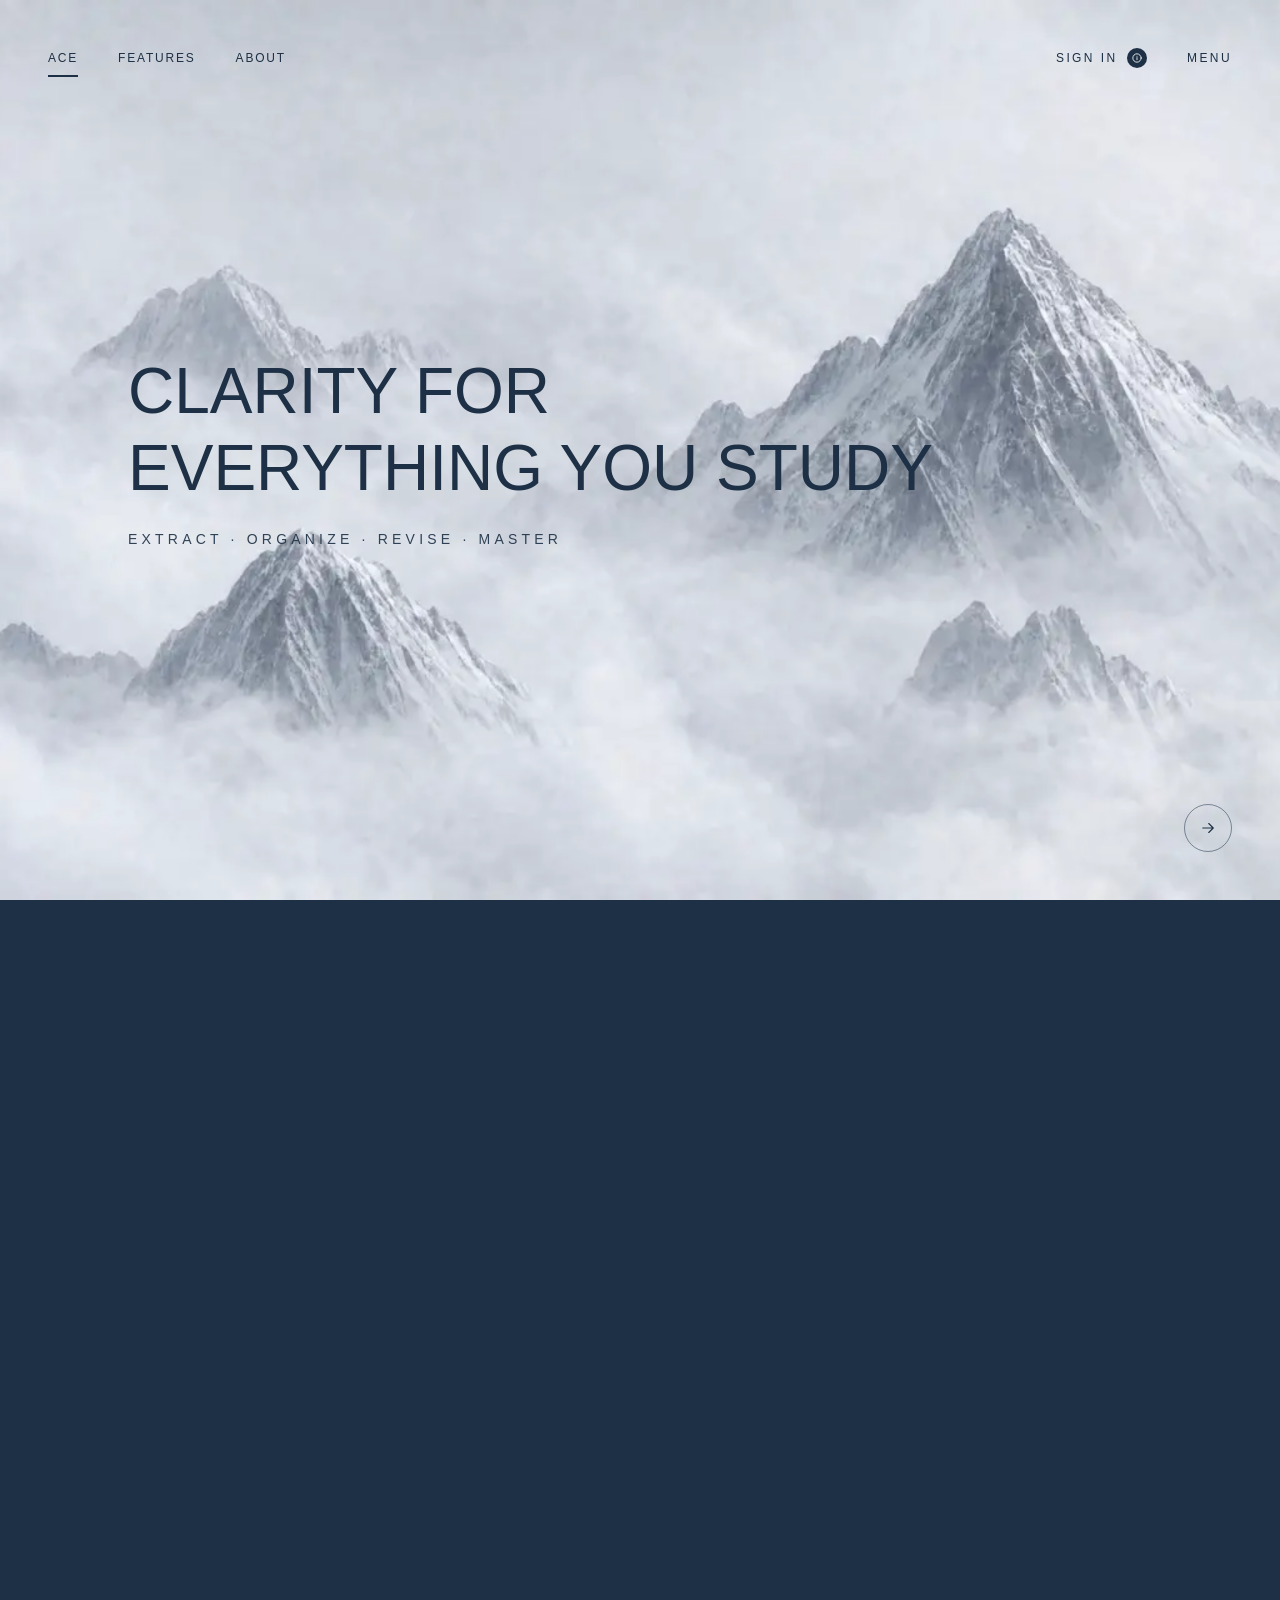
==== index.html @ 717b285c "Initial commit of Ace study app" ====
<!doctype html>
<html lang="en">
<head>
  <meta charset="UTF-8">
  <meta name="viewport" content="width=device-width, initial-scale=1">
<title>Ace — Clarity for Everything You Study</title>
<meta name="description" content="Ace — extract concepts, organize knowledge, and create smarter revision materials from your study notes.">
<meta property="og:title" content="Ace — Clarity for Everything You Study">
<meta property="og:description" content="Ace — extract, organize, revise, and master your study content.">
  <meta property="og:type" content="website">
  <meta name="twitter:card" content="summary_large_image">
  <link href="https://db.onlinewebfonts.com/c/95cecf452d3208890088a5b4c19c7ecf?family=Helvetica+Neue+ME" rel="stylesheet">
  <link rel="stylesheet" href="./cinematic.css">
<script src="./mp4box.all.min.js" defer></script>
<script src="./cinematic.js" defer></script>
</head>
<body>
  <main id="scroll-track" class="scroll-track">
    <div class="scene">
      <video id="background-video" class="background-video" src="https://d8j0ntlcm91z4.cloudfront.net/user_38xzZboKViGWJOttwIXH07lWA1P/hf_20260821_114821_a8ca298f-be2c-4613-a4dd-51b69e16bbde.mp4" muted playsinline preload="auto" aria-hidden="true"></video>
      <canvas id="frame-canvas" class="frame-canvas" width="1920" height="1080" aria-hidden="true"></canvas>
      <div class="scene-content">
<header class="navbar" id="navbar">
  <button class="hamburger" id="menu-open" type="button" aria-label="Open menu" aria-expanded="false" aria-controls="mobile-menu"><span></span><span></span><span></span></button>

  <nav class="desktop-links" aria-label="Main navigation">
    <a class="nav-link active" href="#top">ACE</a>
    <a class="nav-link" href="#partnerships">FEATURES</a>
    <a class="nav-link" href="#future">ABOUT</a>
  </nav>

  <div class="nav-right">
    <a class="news-link" href="login.html">SIGN IN <span class="info-disc"><svg viewBox="0 0 24 24" aria-hidden="true"><circle cx="12" cy="12" r="10"></circle><path d="M12 11v5M12 8h.01"></path></svg></span></a>
    <button class="menu-label" id="menu-label" type="button" aria-label="Open menu">MENU</button>
  </div>
</header>

        <section class="text-section hero" id="top" aria-label="Ace introduction">
          <div class="hero-copy">
            <h1 class="stagger" data-delay="0">CLARITY FOR<br class="desktop-break"> EVERYTHING YOU STUDY</h1>
            <p class="stagger" data-delay="150">EXTRACT · ORGANIZE · REVISE · MASTER</p>
          </div>
          <a href="#partnerships" class="circle-link hero-next stagger" data-delay="300" aria-label="Next section"><svg viewBox="0 0 24 24" aria-hidden="true"><path d="M5 12h14m-6-6 6 6-6 6"></path></svg></a>
        </section>

        <section class="text-section partnerships" id="partnerships" aria-label="Partnerships">
          <h2 class="stagger" data-delay="0">Study content that <span class="strong">organizes with you</span> <span class="soft">across every subject</span></h2>
          <div class="section-controls">
            <a href="#future" class="circle-link down stagger" data-delay="200" aria-label="Next section"><svg viewBox="0 0 24 24" aria-hidden="true"><path d="M12 5v14m-6-6 6 6 6-6"></path></svg></a>
            <div class="dots stagger" data-delay="350" aria-hidden="true"><i></i><i></i><i></i></div>
            <a href="#top" class="circle-link up stagger" data-delay="500" aria-label="Back to top"><svg viewBox="0 0 24 24" aria-hidden="true"><path d="m18 15-6-6-6 6"></path></svg></a>
          </div>
        </section>

        <section class="text-section future" id="future" aria-label="About Ace">
          <div class="future-copy">
            <p class="eyebrow stagger" data-delay="0">Ace | About</p>
            <h2 class="stagger" data-delay="150">Revision that<br>moves with you.</h2>
            <a href="login.html" class="contact-link stagger" data-delay="300"><span>Enter Ace</span><span class="contact-disc"><svg viewBox="0 0 24 24" aria-hidden="true"><path d="M5 12h14m-6-6 6 6-6 6"></path></svg></span></a>
          </div>
        </section>
      </div>
    </div>
  </main>
  <div id="mobile-menu" class="mobile-menu" aria-hidden="true">
    <div class="menu-panel">
      <div class="menu-top"><button id="menu-close" class="close-button" type="button" aria-label="Close menu"><svg viewBox="0 0 24 24" aria-hidden="true"><path d="M18 6 6 18M6 6l12 12"></path></svg></button></div>
<nav class="mobile-links" aria-label="Mobile navigation">
        <a class="selected" href="#top">ACE</a>
        <a href="#partnerships">FEATURES</a>
        <a href="#future">ABOUT</a>
        <a href="login.html">SIGN IN</a>
      </nav>
      <div class="menu-footer"><a href="login.html">SIGN IN</a><a href="#future">ABOUT</a></div>
    </div>
  </div>

  <script>
    const navLinks = document.querySelectorAll(".desktop-links .nav-link");

    navLinks.forEach(link => {
      link.addEventListener("click", () => {
        navLinks.forEach(item => item.classList.remove("active"));
        link.classList.add("active");
      });
    });
  </script>
</body>
</html>
---- cinematic.css ----
:root{--dark:#1D3045;--light:#fff;--ease:cubic-bezier(.16,1,.3,1)}
*{box-sizing:border-box}
html{scroll-behavior:smooth}
body{margin:0;overflow-x:hidden;font-family:'Helvetica Neue ME','Helvetica Neue',Helvetica,Arial,sans-serif;background:var(--dark)}
a{color:inherit;text-decoration:none}button{font:inherit;color:inherit;cursor:pointer}svg{width:100%;height:100%;fill:none;stroke:currentColor;stroke-width:1.5;stroke-linecap:round;stroke-linejoin:round}
.scroll-track{height:500vh;position:relative}.scene{position:sticky;top:0;height:100vh;height:100dvh;width:100%;overflow:hidden;background:#dce5e9}.background-video,.frame-canvas{position:absolute;inset:0;width:100%;height:100%;object-fit:cover}.frame-canvas{opacity:0;transition:opacity .3s}.frame-canvas.live{opacity:1}.scene-content{position:absolute;inset:0;pointer-events:none}
.navbar{position:absolute;z-index:50;top:0;left:0;right:0;display:flex;align-items:center;justify-content:space-between;padding:3rem 3rem 1.5rem;color:var(--dark);pointer-events:auto;transition:color .5s}.navbar.is-light{color:var(--light)}.desktop-links{display:flex;align-items:center;gap:2rem}.nav-link,.news-link,.menu-label{position:relative;font-size:.75rem;font-weight:500;letter-spacing:.15em;white-space:nowrap}.nav-link,.news-link{transition:opacity .25s}.nav-link:hover,.news-link:hover,.menu-label:hover{opacity:.7}.nav-link.active:after{content:"";position:absolute;bottom:-12px;left:0;width:100%;height:2px;background:currentColor}.nav-right{display:flex;gap:2.5rem;align-items:center}.news-link{display:flex;align-items:center;gap:.6rem;letter-spacing:.2em}.info-disc{width:20px;height:20px;border-radius:50%;display:grid;place-items:center;background:currentColor}.info-disc svg{height:10px;width:10px;stroke:var(--light);stroke-width:2}.is-light .info-disc svg{stroke:var(--dark)}.menu-label{border:0;background:none;padding:0;letter-spacing:.2em}.hamburger{display:none;border:0;background:none;padding:8px 0;width:24px;flex-direction:column;gap:5px}.hamburger span{display:block;height:2px;width:24px;background:currentColor}.hamburger span:last-child{width:16px}.nav-link,.nav-right{animation:nav-enter .6s var(--ease) both}.nav-link:nth-child(1){animation-delay:.1s}.nav-link:nth-child(2){animation-delay:.18s}.nav-link:nth-child(3){animation-delay:.26s}.nav-link:nth-child(4){animation-delay:.34s}.nav-link:nth-child(5){animation-delay:.42s}.nav-right{animation-delay:.5s}@keyframes nav-enter{from{opacity:0;transform:translateY(-12px)}to{opacity:1;transform:translateY(0)}}
.text-section{position:absolute;inset:0;opacity:0;transition:opacity .1s ease-out;display:flex;align-items:center;color:var(--dark)}.text-section .stagger{opacity:0;transform:translateY(24px);transition:opacity .8s var(--ease),transform .8s var(--ease);transition-delay:var(--delay,0ms)}.text-section.visible .stagger{opacity:1;transform:translateY(0)}.hero{padding:0 8rem}.hero-copy{max-width:1000px}.hero h1{font-size:clamp(2rem,5vw,5rem);font-weight:300;line-height:1.2;text-transform:uppercase;margin:0}.hero p{font-size:.875rem;font-weight:400;letter-spacing:.3em;text-transform:uppercase;color:rgb(29 48 69 / 90%);margin:1.5rem 0 0}.circle-link{display:grid;place-items:center;border:1px solid rgb(29 48 69 / 50%);border-radius:50%;width:48px;height:48px;flex:none;pointer-events:auto;transition:opacity .3s,transform .3s}.circle-link:hover{opacity:.7}.circle-link svg{width:18px;height:18px}.hero-next{position:absolute;right:3rem;bottom:3rem}.partnerships{justify-content:center;padding:0 2rem}.partnerships h2{max-width:900px;font-weight:200;letter-spacing:.03em;line-height:1.3;text-align:center;text-transform:uppercase;font-size:clamp(1.5rem,4.5vw,4.5rem);margin:0}.partnerships .strong{color:rgb(29 48 69 / 80%)}.partnerships .soft{color:rgb(29 48 69 / 50%)}.section-controls{position:absolute;bottom:4rem;right:3rem;display:flex;flex-direction:column;align-items:center;gap:1rem}.section-controls .down{border-color:rgb(29 48 69 / 40%)}.dots{display:flex;align-items:center;gap:8px;margin-top:1rem;height:8px}.dots i{width:6px;height:6px;background:rgb(29 48 69 / 40%);border-radius:50%}.dots i:first-child{height:8px;width:8px;background:var(--dark)}.section-controls .up{margin-top:.5rem;height:40px;width:40px;border-color:rgb(29 48 69 / 30%);color:rgb(29 48 69 / 80%)}.section-controls .up svg{width:16px;height:16px}.future{justify-content:flex-end;padding:0 8rem;color:var(--light)}.future-copy{width:min(100%,42rem)}.eyebrow{font-size:1.125rem;letter-spacing:.03em;color:rgb(255 255 255 / 60%);margin:0 0 1rem}.future h2{font-size:clamp(2rem,4vw,4rem);font-weight:300;line-height:1.2;letter-spacing:.03em;text-transform:uppercase;margin:0 0 2rem}.contact-link{pointer-events:auto;display:inline-flex;align-items:center;gap:1rem;font-size:.875rem;letter-spacing:.3em;text-transform:uppercase;color:rgb(255 255 255 / 80%)}.contact-disc{width:40px;height:40px;display:grid;place-items:center;flex:none;border-radius:50%;background:var(--light);color:#1f2937;transition:transform .3s}.contact-link:hover .contact-disc{transform:scale(1.1)}.contact-disc svg{width:16px;height:16px}
.mobile-menu{position:fixed;inset:0;z-index:100;background:var(--dark);color:var(--light);opacity:0;visibility:hidden;transition:opacity .5s cubic-bezier(.4,0,.2,1),visibility .5s cubic-bezier(.4,0,.2,1)}.mobile-menu.open{opacity:1;visibility:visible}.menu-panel{height:100%;display:flex;flex-direction:column;transform:translateY(-32px);transition:transform .5s cubic-bezier(.4,0,.2,1)}.mobile-menu.open .menu-panel{transform:translateY(0)}.menu-top{display:flex;justify-content:flex-end;padding:3rem 3rem 0}.close-button{width:40px;height:40px;padding:10px;display:grid;place-items:center;border:1px solid rgb(255 255 255 / 30%);border-radius:50%;background:none;transition:border-color .25s}.close-button:hover{border-color:var(--light)}.close-button svg{width:18px;height:18px}.mobile-links{display:flex;flex:1;flex-direction:column;justify-content:center;padding:0 3rem}.mobile-links a{width:max-content;max-width:100%;padding:.75rem 0;font-size:2rem;font-weight:300;letter-spacing:.03em;text-transform:uppercase;color:rgb(255 255 255 / 60%);opacity:0;transform:translateY(20px);transition:color .3s,opacity .6s var(--ease),transform .6s var(--ease);transition-delay:0s,calc(var(--i) * 60ms),calc(var(--i) * 60ms)}.mobile-menu.open .mobile-links a{opacity:1;transform:translateY(0)}.mobile-links a.selected,.mobile-links a:hover{color:var(--light)}.mobile-links a:nth-child(1){--i:1}.mobile-links a:nth-child(2){--i:2}.mobile-links a:nth-child(3){--i:3}.mobile-links a:nth-child(4){--i:4}.mobile-links a:nth-child(5){--i:5}.menu-footer{display:flex;gap:2rem;padding:0 3rem 2.5rem;font-size:.75rem;letter-spacing:.2em;color:rgb(255 255 255 / 60%)}.menu-footer a:hover{color:var(--light)}
@media(min-width:1280px){.desktop-links{gap:2.5rem}}
@media(max-width:1023px){.navbar{padding:3rem 2rem 1.5rem}.desktop-links{display:none}.hamburger{display:flex}.hero,.future{padding-left:5rem;padding-right:5rem}}
@media(max-width:767px){.navbar{padding:2rem 1.5rem 1.5rem}.hero,.future{padding-left:1.5rem;padding-right:1.5rem}.hero-next,.section-controls{right:1.5rem}.menu-top{padding:2rem 1.5rem 0}.mobile-links{padding:0 2rem}.menu-footer{padding:0 2rem 2.5rem}.desktop-break{display:none}}
@media(max-width:639px){.nav-right{display:none}.hero h1{max-width:520px}.hero p{line-height:1.8;font-size:.75rem}.partnerships{padding:0 1.5rem}.partnerships h2{max-width:520px}.mobile-links a{font-size:1.5rem}.future-copy{max-width:100%}.future h2{font-size:clamp(2rem,8vw,3rem)}.contact-link{font-size:.75rem;letter-spacing:.2em}}
@media(prefers-reduced-motion:reduce){html{scroll-behavior:auto}.nav-link,.nav-right{animation:none}.text-section .stagger,.mobile-links a{transition-duration:.01ms}.frame-canvas{transition:none}}
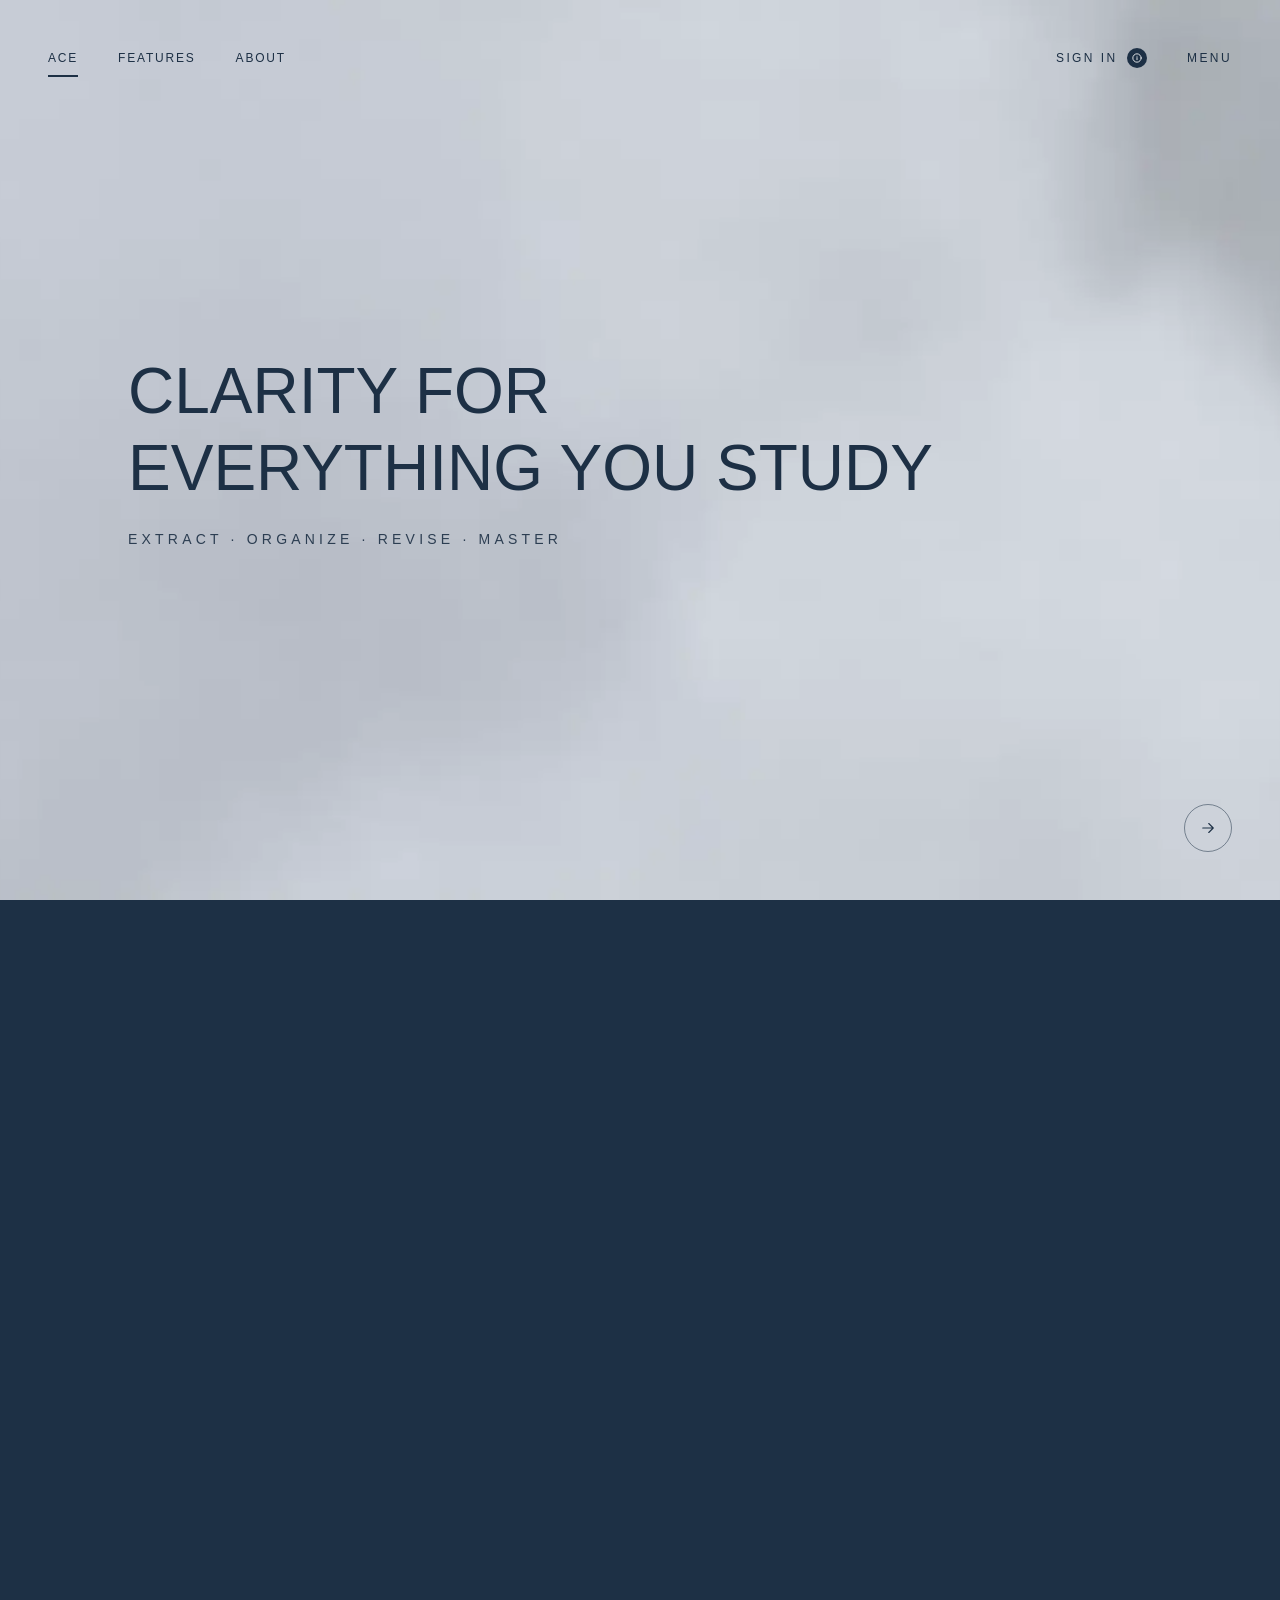
==== commit 9ea9e359: "feat: complete ACE application redesign and full-stack updates Light steel-blue theme, logo/favicons" ====
--- a/index.html
+++ b/index.html
@@ -17,8 +17,10 @@
 <body>
   <main id="scroll-track" class="scroll-track">
     <div class="scene">
-      <video id="background-video" class="background-video" src="https://d8j0ntlcm91z4.cloudfront.net/user_38xzZboKViGWJOttwIXH07lWA1P/hf_20260821_114821_a8ca298f-be2c-4613-a4dd-51b69e16bbde.mp4" muted playsinline preload="auto" aria-hidden="true"></video>
-      <canvas id="frame-canvas" class="frame-canvas" width="1920" height="1080" aria-hidden="true"></canvas>
+      <video id="background-video" class="background-video" src="https://d8j0ntlcm91z4.cloudfront.net/user_38xzZboKViGWJOttwIXH07lWA1P/hf_20260821_114821_a8ca298f-be2c-4613-a4dd-51b69e16bbde.mp4" muted playsinline preload="metadata" aria-hidden="true"></video>
+      <div class="scene-fallback" id="scene-fallback" aria-hidden="true"></div>
+      <canvas id="frame-canvas" class="frame-canvas frame-layer" width="1920" height="1080" aria-hidden="true"></canvas>
+      <canvas id="frame-canvas-alt" class="frame-canvas frame-layer" width="1920" height="1080" aria-hidden="true"></canvas>
       <div class="scene-content">
 <header class="navbar" id="navbar">
   <button class="hamburger" id="menu-open" type="button" aria-label="Open menu" aria-expanded="false" aria-controls="mobile-menu"><span></span><span></span><span></span></button>
--- a/cinematic.css
+++ b/cinematic.css
@@ -3,7 +3,7 @@
 html{scroll-behavior:smooth}
 body{margin:0;overflow-x:hidden;font-family:'Helvetica Neue ME','Helvetica Neue',Helvetica,Arial,sans-serif;background:var(--dark)}
 a{color:inherit;text-decoration:none}button{font:inherit;color:inherit;cursor:pointer}svg{width:100%;height:100%;fill:none;stroke:currentColor;stroke-width:1.5;stroke-linecap:round;stroke-linejoin:round}
-.scroll-track{height:500vh;position:relative}.scene{position:sticky;top:0;height:100vh;height:100dvh;width:100%;overflow:hidden;background:#dce5e9}.background-video,.frame-canvas{position:absolute;inset:0;width:100%;height:100%;object-fit:cover}.frame-canvas{opacity:0;transition:opacity .3s}.frame-canvas.live{opacity:1}.scene-content{position:absolute;inset:0;pointer-events:none}
+.scroll-track{height:500vh;position:relative}.scene{position:sticky;top:0;height:100vh;height:100dvh;width:100%;overflow:hidden;background:#dce5e9}.scene-fallback{position:absolute;inset:0;z-index:0;opacity:1;transition:opacity .28s cubic-bezier(.16,1,.3,1);background:linear-gradient(165deg,#c8d4dc 0%,#dce5e9 38%,#b9c8d4 100%)}.background-video,.frame-canvas{position:absolute;inset:0;width:100%;height:100%;object-fit:cover}.background-video{z-index:1}.frame-canvas{z-index:2;opacity:0;transition:opacity .28s cubic-bezier(.16,1,.3,1);will-change:opacity}.frame-layer.is-visible{opacity:1}.frame-canvas.live,.frame-layer.live{opacity:1}.scene-content{position:absolute;inset:0;z-index:3;pointer-events:none}
 .navbar{position:absolute;z-index:50;top:0;left:0;right:0;display:flex;align-items:center;justify-content:space-between;padding:3rem 3rem 1.5rem;color:var(--dark);pointer-events:auto;transition:color .5s}.navbar.is-light{color:var(--light)}.desktop-links{display:flex;align-items:center;gap:2rem}.nav-link,.news-link,.menu-label{position:relative;font-size:.75rem;font-weight:500;letter-spacing:.15em;white-space:nowrap}.nav-link,.news-link{transition:opacity .25s}.nav-link:hover,.news-link:hover,.menu-label:hover{opacity:.7}.nav-link.active:after{content:"";position:absolute;bottom:-12px;left:0;width:100%;height:2px;background:currentColor}.nav-right{display:flex;gap:2.5rem;align-items:center}.news-link{display:flex;align-items:center;gap:.6rem;letter-spacing:.2em}.info-disc{width:20px;height:20px;border-radius:50%;display:grid;place-items:center;background:currentColor}.info-disc svg{height:10px;width:10px;stroke:var(--light);stroke-width:2}.is-light .info-disc svg{stroke:var(--dark)}.menu-label{border:0;background:none;padding:0;letter-spacing:.2em}.hamburger{display:none;border:0;background:none;padding:8px 0;width:24px;flex-direction:column;gap:5px}.hamburger span{display:block;height:2px;width:24px;background:currentColor}.hamburger span:last-child{width:16px}.nav-link,.nav-right{animation:nav-enter .6s var(--ease) both}.nav-link:nth-child(1){animation-delay:.1s}.nav-link:nth-child(2){animation-delay:.18s}.nav-link:nth-child(3){animation-delay:.26s}.nav-link:nth-child(4){animation-delay:.34s}.nav-link:nth-child(5){animation-delay:.42s}.nav-right{animation-delay:.5s}@keyframes nav-enter{from{opacity:0;transform:translateY(-12px)}to{opacity:1;transform:translateY(0)}}
 .text-section{position:absolute;inset:0;opacity:0;transition:opacity .1s ease-out;display:flex;align-items:center;color:var(--dark)}.text-section .stagger{opacity:0;transform:translateY(24px);transition:opacity .8s var(--ease),transform .8s var(--ease);transition-delay:var(--delay,0ms)}.text-section.visible .stagger{opacity:1;transform:translateY(0)}.hero{padding:0 8rem}.hero-copy{max-width:1000px}.hero h1{font-size:clamp(2rem,5vw,5rem);font-weight:300;line-height:1.2;text-transform:uppercase;margin:0}.hero p{font-size:.875rem;font-weight:400;letter-spacing:.3em;text-transform:uppercase;color:rgb(29 48 69 / 90%);margin:1.5rem 0 0}.circle-link{display:grid;place-items:center;border:1px solid rgb(29 48 69 / 50%);border-radius:50%;width:48px;height:48px;flex:none;pointer-events:auto;transition:opacity .3s,transform .3s}.circle-link:hover{opacity:.7}.circle-link svg{width:18px;height:18px}.hero-next{position:absolute;right:3rem;bottom:3rem}.partnerships{justify-content:center;padding:0 2rem}.partnerships h2{max-width:900px;font-weight:200;letter-spacing:.03em;line-height:1.3;text-align:center;text-transform:uppercase;font-size:clamp(1.5rem,4.5vw,4.5rem);margin:0}.partnerships .strong{color:rgb(29 48 69 / 80%)}.partnerships .soft{color:rgb(29 48 69 / 50%)}.section-controls{position:absolute;bottom:4rem;right:3rem;display:flex;flex-direction:column;align-items:center;gap:1rem}.section-controls .down{border-color:rgb(29 48 69 / 40%)}.dots{display:flex;align-items:center;gap:8px;margin-top:1rem;height:8px}.dots i{width:6px;height:6px;background:rgb(29 48 69 / 40%);border-radius:50%}.dots i:first-child{height:8px;width:8px;background:var(--dark)}.section-controls .up{margin-top:.5rem;height:40px;width:40px;border-color:rgb(29 48 69 / 30%);color:rgb(29 48 69 / 80%)}.section-controls .up svg{width:16px;height:16px}.future{justify-content:flex-end;padding:0 8rem;color:var(--light)}.future-copy{width:min(100%,42rem)}.eyebrow{font-size:1.125rem;letter-spacing:.03em;color:rgb(255 255 255 / 60%);margin:0 0 1rem}.future h2{font-size:clamp(2rem,4vw,4rem);font-weight:300;line-height:1.2;letter-spacing:.03em;text-transform:uppercase;margin:0 0 2rem}.contact-link{pointer-events:auto;display:inline-flex;align-items:center;gap:1rem;font-size:.875rem;letter-spacing:.3em;text-transform:uppercase;color:rgb(255 255 255 / 80%)}.contact-disc{width:40px;height:40px;display:grid;place-items:center;flex:none;border-radius:50%;background:var(--light);color:#1f2937;transition:transform .3s}.contact-link:hover .contact-disc{transform:scale(1.1)}.contact-disc svg{width:16px;height:16px}
 .mobile-menu{position:fixed;inset:0;z-index:100;background:var(--dark);color:var(--light);opacity:0;visibility:hidden;transition:opacity .5s cubic-bezier(.4,0,.2,1),visibility .5s cubic-bezier(.4,0,.2,1)}.mobile-menu.open{opacity:1;visibility:visible}.menu-panel{height:100%;display:flex;flex-direction:column;transform:translateY(-32px);transition:transform .5s cubic-bezier(.4,0,.2,1)}.mobile-menu.open .menu-panel{transform:translateY(0)}.menu-top{display:flex;justify-content:flex-end;padding:3rem 3rem 0}.close-button{width:40px;height:40px;padding:10px;display:grid;place-items:center;border:1px solid rgb(255 255 255 / 30%);border-radius:50%;background:none;transition:border-color .25s}.close-button:hover{border-color:var(--light)}.close-button svg{width:18px;height:18px}.mobile-links{display:flex;flex:1;flex-direction:column;justify-content:center;padding:0 3rem}.mobile-links a{width:max-content;max-width:100%;padding:.75rem 0;font-size:2rem;font-weight:300;letter-spacing:.03em;text-transform:uppercase;color:rgb(255 255 255 / 60%);opacity:0;transform:translateY(20px);transition:color .3s,opacity .6s var(--ease),transform .6s var(--ease);transition-delay:0s,calc(var(--i) * 60ms),calc(var(--i) * 60ms)}.mobile-menu.open .mobile-links a{opacity:1;transform:translateY(0)}.mobile-links a.selected,.mobile-links a:hover{color:var(--light)}.mobile-links a:nth-child(1){--i:1}.mobile-links a:nth-child(2){--i:2}.mobile-links a:nth-child(3){--i:3}.mobile-links a:nth-child(4){--i:4}.mobile-links a:nth-child(5){--i:5}.menu-footer{display:flex;gap:2rem;padding:0 3rem 2.5rem;font-size:.75rem;letter-spacing:.2em;color:rgb(255 255 255 / 60%)}.menu-footer a:hover{color:var(--light)}
@@ -11,4 +11,4 @@
 @media(max-width:1023px){.navbar{padding:3rem 2rem 1.5rem}.desktop-links{display:none}.hamburger{display:flex}.hero,.future{padding-left:5rem;padding-right:5rem}}
 @media(max-width:767px){.navbar{padding:2rem 1.5rem 1.5rem}.hero,.future{padding-left:1.5rem;padding-right:1.5rem}.hero-next,.section-controls{right:1.5rem}.menu-top{padding:2rem 1.5rem 0}.mobile-links{padding:0 2rem}.menu-footer{padding:0 2rem 2.5rem}.desktop-break{display:none}}
 @media(max-width:639px){.nav-right{display:none}.hero h1{max-width:520px}.hero p{line-height:1.8;font-size:.75rem}.partnerships{padding:0 1.5rem}.partnerships h2{max-width:520px}.mobile-links a{font-size:1.5rem}.future-copy{max-width:100%}.future h2{font-size:clamp(2rem,8vw,3rem)}.contact-link{font-size:.75rem;letter-spacing:.2em}}
-@media(prefers-reduced-motion:reduce){html{scroll-behavior:auto}.nav-link,.nav-right{animation:none}.text-section .stagger,.mobile-links a{transition-duration:.01ms}.frame-canvas{transition:none}}
+@media(prefers-reduced-motion:reduce){html{scroll-behavior:auto}.nav-link,.nav-right{animation:none}.text-section .stagger,.mobile-links a{transition-duration:.01ms}.frame-canvas,.scene-fallback{transition:none}}
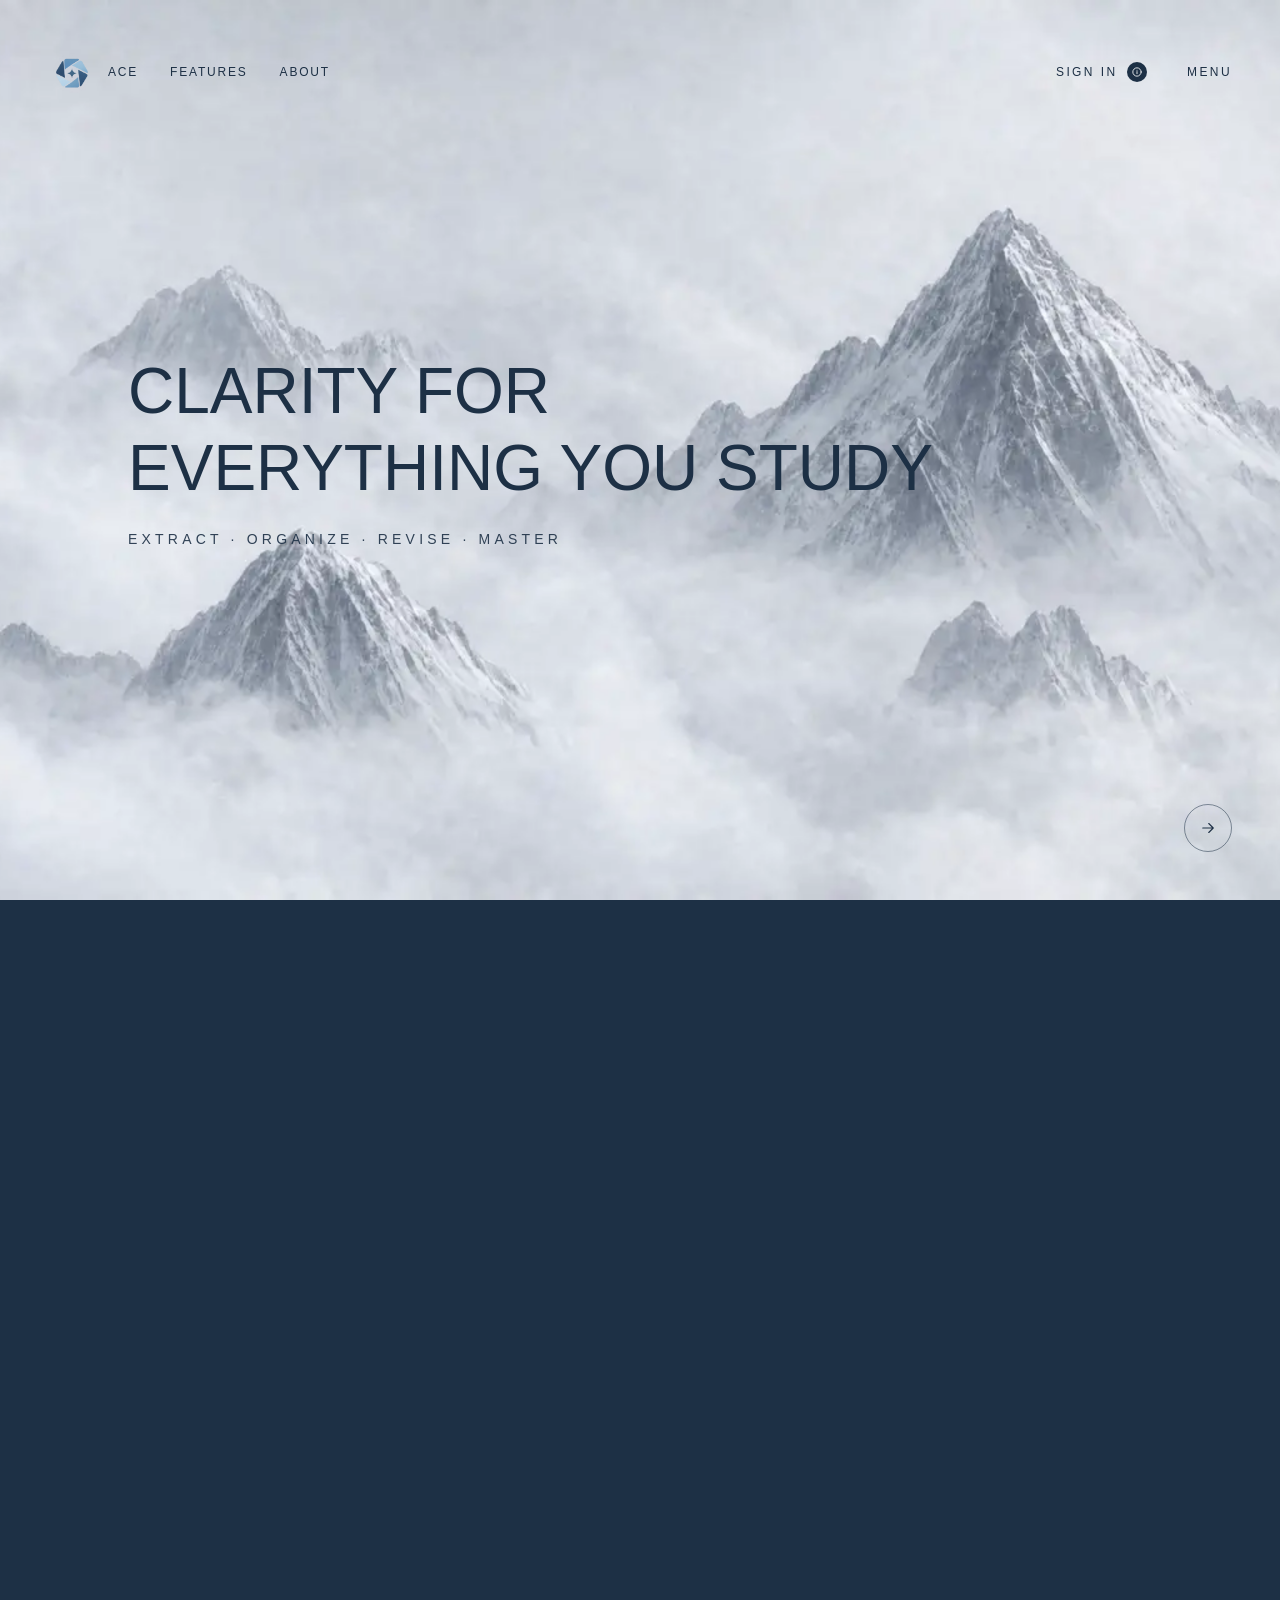
==== commit f8f0720b: "feat: finalize ACE branding and full-stack application updates Co-authored-by: Cursor <cursoragent@c" ====
--- a/index.html
+++ b/index.html
@@ -9,6 +9,9 @@
 <meta property="og:description" content="Ace — extract, organize, revise, and master your study content.">
   <meta property="og:type" content="website">
   <meta name="twitter:card" content="summary_large_image">
+  <link rel="icon" type="image/png" sizes="32x32" href="assets/favicon-32x32.png">
+  <link rel="icon" type="image/png" sizes="16x16" href="assets/favicon-16x16.png">
+  <link rel="icon" type="image/png" sizes="48x48" href="assets/favicon-48x48.png">
   <link href="https://db.onlinewebfonts.com/c/95cecf452d3208890088a5b4c19c7ecf?family=Helvetica+Neue+ME" rel="stylesheet">
   <link rel="stylesheet" href="./cinematic.css">
 <script src="./mp4box.all.min.js" defer></script>
@@ -23,13 +26,19 @@
       <canvas id="frame-canvas-alt" class="frame-canvas frame-layer" width="1920" height="1080" aria-hidden="true"></canvas>
       <div class="scene-content">
 <header class="navbar" id="navbar">
-  <button class="hamburger" id="menu-open" type="button" aria-label="Open menu" aria-expanded="false" aria-controls="mobile-menu"><span></span><span></span><span></span></button>
+  <div class="navbar-left">
+    <button class="hamburger" id="menu-open" type="button" aria-label="Open menu" aria-expanded="false" aria-controls="mobile-menu"><span></span><span></span><span></span></button>
 
-  <nav class="desktop-links" aria-label="Main navigation">
-    <a class="nav-link active" href="#top">ACE</a>
-    <a class="nav-link" href="#partnerships">FEATURES</a>
-    <a class="nav-link" href="#future">ABOUT</a>
-  </nav>
+    <a class="navbar-brand" href="#top" aria-label="Ace home">
+      <img class="navbar-logo" src="./assets/ace-logo.png" alt="" width="48" height="48" decoding="async">
+      <span class="navbar-wordmark">ACE</span>
+    </a>
+
+    <nav class="desktop-links" aria-label="Main navigation">
+      <a class="nav-link" href="#partnerships">FEATURES</a>
+      <a class="nav-link" href="#future">ABOUT</a>
+    </nav>
+  </div>
 
   <div class="nav-right">
     <a class="news-link" href="login.html">SIGN IN <span class="info-disc"><svg viewBox="0 0 24 24" aria-hidden="true"><circle cx="12" cy="12" r="10"></circle><path d="M12 11v5M12 8h.01"></path></svg></span></a>
@@ -66,7 +75,13 @@
   </main>
   <div id="mobile-menu" class="mobile-menu" aria-hidden="true">
     <div class="menu-panel">
-      <div class="menu-top"><button id="menu-close" class="close-button" type="button" aria-label="Close menu"><svg viewBox="0 0 24 24" aria-hidden="true"><path d="M18 6 6 18M6 6l12 12"></path></svg></button></div>
+      <div class="menu-top">
+        <a class="mobile-menu-brand" href="#top">
+          <img src="./assets/ace-logo.png" alt="" width="44" height="44" decoding="async">
+          <span>ACE</span>
+        </a>
+        <button id="menu-close" class="close-button" type="button" aria-label="Close menu"><svg viewBox="0 0 24 24" aria-hidden="true"><path d="M18 6 6 18M6 6l12 12"></path></svg></button>
+      </div>
 <nav class="mobile-links" aria-label="Mobile navigation">
         <a class="selected" href="#top">ACE</a>
         <a href="#partnerships">FEATURES</a>
--- a/cinematic.css
+++ b/cinematic.css
@@ -12,3 +12,4 @@
 @media(max-width:767px){.navbar{padding:2rem 1.5rem 1.5rem}.hero,.future{padding-left:1.5rem;padding-right:1.5rem}.hero-next,.section-controls{right:1.5rem}.menu-top{padding:2rem 1.5rem 0}.mobile-links{padding:0 2rem}.menu-footer{padding:0 2rem 2.5rem}.desktop-break{display:none}}
 @media(max-width:639px){.nav-right{display:none}.hero h1{max-width:520px}.hero p{line-height:1.8;font-size:.75rem}.partnerships{padding:0 1.5rem}.partnerships h2{max-width:520px}.mobile-links a{font-size:1.5rem}.future-copy{max-width:100%}.future h2{font-size:clamp(2rem,8vw,3rem)}.contact-link{font-size:.75rem;letter-spacing:.2em}}
 @media(prefers-reduced-motion:reduce){html{scroll-behavior:auto}.nav-link,.nav-right{animation:none}.text-section .stagger,.mobile-links a{transition-duration:.01ms}.frame-canvas,.scene-fallback{transition:none}}
+.navbar-left{display:flex;align-items:center;gap:2rem;flex:0 1 auto;min-width:0}.navbar-left .desktop-links{gap:2rem}.navbar-brand{display:inline-flex;align-items:center;gap:.75rem;pointer-events:auto;flex-shrink:0}.navbar-logo{display:block;width:48px;height:48px;object-fit:contain;background:transparent;border:none;flex-shrink:0;padding:0}.navbar-wordmark{font-size:.75rem;font-weight:500;letter-spacing:.15em;white-space:nowrap}.mobile-menu .menu-top{display:flex;align-items:center;justify-content:space-between;width:100%}.mobile-menu-brand{display:inline-flex;align-items:center;gap:.75rem;color:var(--light);pointer-events:auto}.mobile-menu-brand img{display:block;width:44px;height:44px;object-fit:contain;background:transparent;flex-shrink:0}@media(max-width:1023px){.navbar-logo{width:44px;height:44px}}
